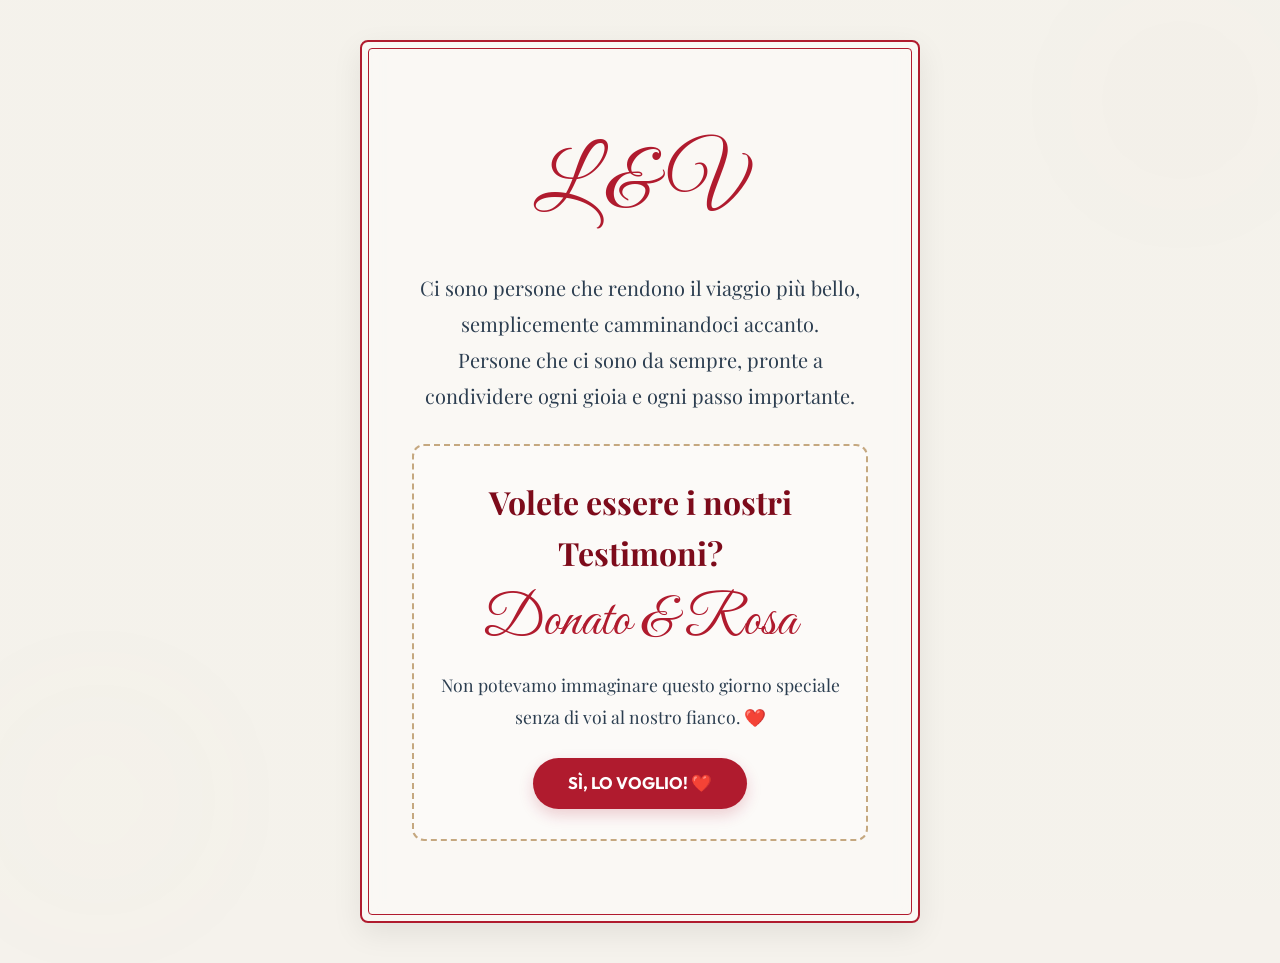
==== testimone/index.html @ 4af3e7cf "feat: Add surprise witness page at /testimone" ====
<!DOCTYPE html>
<html lang="it">
<head>
  <meta charset="UTF-8">
  <meta name="viewport" content="width=device-width, initial-scale=1.0">
  <title>Una Sorpresa per Voi | L & V</title>
  <link rel="stylesheet" href="../style.css">
  <link href="https://fonts.googleapis.com/css2?family=Outfit:wght@300;400;600;700&family=Playfair+Display:ital,wght@0,400;0,700;1,400&family=Great+Vibes&display=swap" rel="stylesheet">
  <style>
    .surprise-card {
      text-align: center;
      padding: 40px 20px;
      animation: fadeInUp 1.5s ease-out;
    }
    .surprise-title {
      font-family: var(--font-cursive);
      font-size: 5rem;
      color: var(--red-primary);
      margin-bottom: 20px;
    }
    .surprise-text {
      font-family: var(--font-serif);
      font-size: 1.25rem;
      line-height: 1.8;
      color: var(--text-primary);
      margin-bottom: 25px;
    }
    .reveal-box {
      border: 2px dashed var(--gold-accent);
      padding: 30px 20px;
      border-radius: 12px;
      background: rgba(255, 255, 255, 0.4);
      margin-top: 30px;
    }
    .question-title {
      font-family: var(--font-serif);
      font-size: 2rem;
      color: var(--red-dark);
      font-weight: bold;
      margin-bottom: 15px;
    }
    .names-highlight {
      font-family: var(--font-cursive);
      font-size: 3.5rem;
      color: var(--red-primary);
      margin-bottom: 20px;
      line-height: 1;
    }
    .btn-yes {
      display: inline-block;
      background: var(--red-primary);
      color: white;
      padding: 12px 35px;
      border-radius: 30px;
      font-family: var(--font-sans);
      font-weight: 700;
      font-size: 1.05rem;
      text-decoration: none;
      box-shadow: 0 6px 15px rgba(176, 27, 46, 0.2);
      transition: var(--transition-smooth);
      border: none;
      cursor: pointer;
    }
    .btn-yes:hover {
      background: var(--red-dark);
      transform: translateY(-3px);
      box-shadow: 0 8px 25px rgba(176, 27, 46, 0.35);
      color: white;
    }
    @keyframes fadeInUp {
      from {
        opacity: 0;
        transform: translateY(20px);
      }
      to {
        opacity: 1;
        transform: translateY(0);
      }
    }
  </style>
</head>
<body>
  <!-- Ambient background shapes same as main page -->
  <div class="decor-shape shape-1"></div>
  <div class="decor-shape shape-2"></div>

  <div class="app-container" style="max-width: 600px; padding: 20px;">
    <div class="physical-card-wrap">
      <div class="surprise-card">
        <div class="surprise-title">L & V</div>
        
        <p class="surprise-text">
          Ci sono persone che rendono il viaggio più bello, semplicemente camminandoci accanto.<br>
          Persone che ci sono da sempre, pronte a condividere ogni gioia e ogni passo importante.
        </p>

        <div class="reveal-box">
          <h2 class="question-title">Volete essere i nostri Testimoni?</h2>
          <div class="names-highlight">Donato &amp; Rosa</div>
          <p class="surprise-text" style="font-size: 1.1rem; margin-bottom: 25px;">
            Non potevamo immaginare questo giorno speciale senza di voi al nostro fianco. ❤️
          </p>
          <a href="https://api.whatsapp.com/send?phone=+393295658561&text=SI%20LO%20VOGLIO!%20%E2%9D%A4%EF%B8%8F%20Saremo%20i%20vostri%20testimoni!" target="_blank" class="btn-yes">SÌ, LO VOGLIO! ❤️</a>
        </div>
      </div>
    </div>
  </div>
</body>
</html>
---- style.css ----
/* ==========================================================================
   DESIGN SYSTEM - LUCIANO & VINCENZA'S WEDDING INVITATION
   Elegant Crimson Red, Soft Gold & Clean White Theme (Christmas Wedding)
   ========================================================================== */

:root {
  /* Colors */
  --bg-color: #FDFCFA;         /* Clean Soft White / Silk */
  --card-bg: rgba(255, 255, 255, 0.58); /* Solid premium card background */
  --red-primary: #B01B2E;      /* Crimson Red from the card */
  --red-dark: #7D0B1B;         /* Deep Wine/Burgundy Red */
  --red-light: #E6B5BA;        /* Soft Rosy Accent */
  --gold-accent: #C5A880;      /* Champagne Gold Accent */
  --text-primary: #2C3E50;     /* Slate Dark Blue-Gray */
  --text-secondary: #5D6D7E;   /* Medium Gray */
  --text-light: #FDFCFA;       /* White text for buttons */
  --success-color: #27AE60;
  --whatsapp-color: #25D366;
  
  /* Typography */
  --font-serif: 'Playfair Display', Georgia, serif;
  --font-cursive: 'Snell Roundhand', 'Great Vibes', cursive;
  --font-sans: 'Outfit', -apple-system, BlinkMacSystemFont, sans-serif;
  
  /* Layout */
  --max-width: 680px;
  --border-radius: 16px;
  --transition-smooth: all 0.35s cubic-bezier(0.16, 1, 0.3, 1);
}

/* Base Styles */
* {
  box-sizing: border-box;
  margin: 0;
  padding: 0;
}

html {
  scroll-behavior: smooth;
}

body {
  background-color: #F5F2EC;
  color: var(--text-primary);
  font-family: var(--font-sans);
  line-height: 1.6;
  min-height: 100vh;
  padding: 20px 10px;
  display: flex;
  justify-content: center;
  align-items: center;
  position: relative;
}

body::before {
  content: '';
  position: fixed;
  top: 0;
  left: 0;
  right: 0;
  bottom: 0;
  background-image: linear-gradient(rgba(245, 242, 236, 0.45), rgba(245, 242, 236, 0.45)), url('assets/hero.png');
  background-size: cover;
  background-position: center;
  background-attachment: fixed;
  background-repeat: no-repeat;
  z-index: -3;
  pointer-events: none;
}

/* Background Ambient Blur */
.decor-shape {
  position: fixed;
  border-radius: 50%;
  filter: blur(100px);
  z-index: -2;
  pointer-events: none;
  opacity: 0.4;
}
.shape-1 {
  width: 300px;
  height: 300px;
  background: radial-gradient(circle, rgba(176, 27, 46, 0.08) 0%, rgba(176, 27, 46, 0) 70%);
  top: -50px;
  right: -50px;
}
.shape-2 {
  width: 300px;
  height: 300px;
  background: radial-gradient(circle, rgba(197, 168, 128, 0.1) 0%, rgba(197, 168, 128, 0) 70%);
  bottom: -50px;
  left: -50px;
}

/* Floating Flower Animations */
.floating-flower {
  position: fixed;
  color: var(--red-primary);
  opacity: 0.15;
  z-index: -1;
  pointer-events: none;
  width: 120px;
  height: 120px;
}
.flower-top-left {
  top: 10%;
  left: 5%;
  animation: rotateSlow 25s linear infinite;
}
.flower-bottom-right {
  bottom: 10%;
  right: 5%;
  animation: rotateSlow 30s linear infinite reverse;
}
@keyframes rotateSlow {
  from { transform: rotate(0deg); }
  to { transform: rotate(360deg); }
}

/* Language Switcher */
.lang-switcher {
  position: absolute;
  top: 20px;
  right: 20px;
  z-index: 100;
}
.lang-button {
  background: white;
  border: 1px solid var(--red-light);
  padding: 6px 12px;
  border-radius: 20px;
  cursor: pointer;
  display: flex;
  align-items: center;
  gap: 6px;
  font-family: var(--font-sans);
  font-weight: 600;
  color: var(--red-primary);
  box-shadow: 0 4px 10px rgba(0,0,0,0.05);
  transition: var(--transition-smooth);
}
.lang-button:hover {
  transform: translateY(-2px);
  border-color: var(--red-primary);
}

/* Main Container */
.app-container {
  width: 100%;
  max-width: var(--max-width);
  z-index: 1;
}

/* Physical Card Wrap Style matching the images */
.physical-card-wrap {
  background: rgba(253, 252, 250, 0.58);
  backdrop-filter: blur(10px);
  -webkit-backdrop-filter: blur(10px);
  border: 2px solid var(--red-primary);
  border-radius: 8px;
  padding: 40px 30px;
  position: relative;
  box-shadow: 0 10px 30px rgba(0, 0, 0, 0.08);
}
/* Inner thin border */
.physical-card-wrap::before {
  content: '';
  position: absolute;
  top: 6px;
  left: 6px;
  right: 6px;
  bottom: 6px;
  border: 1px solid var(--red-primary);
  pointer-events: none;
  border-radius: 4px;
}

/* Hero Section */
.hero-section {
  text-align: center;
  padding-bottom: 40px;
  border-bottom: 1px dashed var(--red-light);
  margin-bottom: 40px;
}

.monogram-logo {
  font-family: var(--font-cursive);
  font-size: 5rem;
  color: var(--red-primary);
  line-height: 1;
  margin-bottom: 20px;
  animation: fadeIn 1.5s ease-out;
  display: flex;
  justify-content: center;
  align-items: center;
  gap: 0.15em;
}
.monogram-logo .ampersand {
  font-size: 0.85em; /* Rende la ampersand leggermente più piccola per eleganza */
}
.monogram-logo .letter-v {
  margin-left: -0.04em; /* Compensazione minima per l'inclinazione della V */
}

.celebrant-names-grid {
  display: flex;
  justify-content: center;
  align-items: center;
  gap: 15px;
  margin-bottom: 15px;
}
.celebrant-name-item {
  display: flex;
  flex-direction: column;
}
.celebrant-name-item .first-name {
  font-family: var(--font-serif);
  font-size: 1.8rem;
  font-weight: 700;
  color: var(--red-primary);
}
.celebrant-name-item .last-name {
  font-family: var(--font-serif);
  font-size: 1.4rem;
  color: var(--text-primary);
  margin-top: -5px;
}
.heart-divider-wrap {
  color: var(--red-primary);
  font-size: 1.5rem;
  animation: heartbeat 2s infinite;
}
@keyframes heartbeat {
  0% { transform: scale(1); }
  50% { transform: scale(1.15); }
  100% { transform: scale(1); }
}

.announcement-text {
  font-family: var(--font-serif);
  font-style: italic;
  font-size: 1.1rem;
  color: var(--text-secondary);
  margin: 15px 0 25px;
}

.wedding-date-badge {
  margin-bottom: 30px;
}
.wedding-date-badge .day-name {
  font-family: var(--font-sans);
  font-weight: 600;
  letter-spacing: 4px;
  color: var(--text-secondary);
  font-size: 0.9rem;
}
.wedding-date-badge .date-numbers {
  font-family: var(--font-serif);
  font-size: 2.2rem;
  color: var(--red-primary);
  font-weight: 700;
  margin: 5px 0;
}
.wedding-date-badge .time-number {
  font-family: var(--font-serif);
  font-size: 1.3rem;
  color: var(--text-primary);
}

/* Countdown */
.countdown-container {
  display: flex;
  justify-content: center;
  gap: 15px;
  margin-bottom: 30px;
}
.countdown-card {
  background: #FFFDFB;
  border: 1px solid var(--red-light);
  padding: 10px;
  min-width: 75px;
  border-radius: 8px;
  box-shadow: 0 4px 10px rgba(176, 27, 46, 0.05);
}
.countdown-val {
  display: block;
  font-family: var(--font-sans);
  font-size: 1.6rem;
  font-weight: 700;
  color: var(--red-primary);
}
.countdown-lbl {
  font-size: 0.75rem;
  color: var(--text-secondary);
  text-transform: uppercase;
}

/* Buttons */
.cta-button {
  display: inline-block;
  background: var(--red-primary);
  color: white;
  padding: 12px 32px;
  border-radius: 25px;
  text-decoration: none;
  font-family: var(--font-sans);
  font-weight: 600;
  box-shadow: 0 4px 15px rgba(176, 27, 46, 0.3);
  transition: var(--transition-smooth);
}
.cta-button:hover {
  background: var(--red-dark);
  transform: translateY(-2px);
  box-shadow: 0 6px 20px rgba(176, 27, 46, 0.4);
}

/* Sections */
.details-section, .rsvp-section, .contacts-section {
  margin-bottom: 40px;
}
.section-title {
  font-family: var(--font-serif);
  font-size: 1.8rem;
  color: var(--red-primary);
  text-align: center;
  margin-bottom: 25px;
  position: relative;
}
.section-title::after {
  content: '♥';
  display: block;
  font-size: 0.8rem;
  color: var(--red-light);
  margin-top: 5px;
}

.details-grid {
  display: flex;
  flex-direction: column;
  gap: 20px;
}
.detail-card {
  background: var(--card-bg);
  border: 1px solid var(--card-border);
  border-radius: 12px;
  padding: 24px;
  text-align: center;
  transition: var(--transition-smooth);
}
.detail-card:hover {
  transform: translateY(-4px);
  box-shadow: 0 8px 25px rgba(176, 27, 46, 0.06);
}
.card-icon {
  font-size: 2.2rem;
  margin-bottom: 12px;
}
.location-title {
  font-family: var(--font-serif);
  font-size: 1.2rem;
  font-weight: 700;
  color: var(--red-primary);
  margin-top: 10px;
}
.detail-sub {
  font-size: 0.95rem;
  color: var(--text-secondary);
  margin-bottom: 10px;
}
.funny-note {
  font-style: italic;
  color: var(--red-primary);
  font-size: 0.95rem;
  border-top: 1px dashed var(--red-light);
  padding-top: 10px;
  margin-top: 10px;
}
.mission-text {
  font-size: 0.9rem;
  color: var(--text-primary);
  border-top: 1px dashed var(--red-light);
  padding-top: 10px;
  margin-top: 10px;
}
.map-link {
  display: inline-block;
  margin-top: 15px;
  color: var(--red-primary);
  font-weight: 600;
  text-decoration: none;
  font-size: 0.9rem;
  border-bottom: 1px solid var(--red-primary);
  transition: var(--transition-smooth);
}
.map-link:hover {
  color: var(--red-dark);
  border-color: var(--red-dark);
}

/* RSVP Form */
.rsvp-card {
  background: var(--card-bg);
  border: 2px solid var(--red-light);
  border-radius: 12px;
  padding: 30px 20px;
}
.card-title {
  font-family: var(--font-serif);
  font-size: 1.6rem;
  color: var(--red-primary);
  text-align: center;
  margin-bottom: 10px;
}
.card-subtitle {
  text-align: center;
  font-size: 0.95rem;
  color: var(--text-secondary);
  margin-bottom: 25px;
}
.rsvp-form .form-group {
  margin-bottom: 20px;
}
.rsvp-form label {
  display: block;
  font-weight: 600;
  margin-bottom: 8px;
  font-size: 0.9rem;
}
.rsvp-form input[type="text"],
.rsvp-form input[type="number"],
.rsvp-form select,
.rsvp-form textarea {
  width: 100%;
  padding: 12px;
  border: 1px solid var(--red-light);
  border-radius: 8px;
  font-family: var(--font-sans);
  font-size: 0.95rem;
  background: #FFFDFB;
  color: var(--text-primary);
  transition: var(--transition-smooth);
}
.rsvp-form input:focus,
.rsvp-form select:focus,
.rsvp-form textarea:focus {
  outline: none;
  border-color: var(--red-primary);
  box-shadow: 0 0 8px rgba(176, 27, 46, 0.15);
}
.form-row {
  display: grid;
  grid-template-columns: 1fr 1fr;
  gap: 15px;
}
.radio-group {
  display: flex;
  gap: 20px;
  margin-top: 5px;
}
.radio-label {
  display: flex;
  align-items: center;
  gap: 8px;
  cursor: pointer;
  font-weight: 400 !important;
}
.submit-button {
  width: 100%;
  background: var(--red-primary);
  color: white;
  border: none;
  padding: 14px;
  border-radius: 8px;
  font-size: 1rem;
  font-weight: 600;
  cursor: pointer;
  box-shadow: 0 4px 10px rgba(176, 27, 46, 0.2);
  transition: var(--transition-smooth);
}
.submit-button:hover {
  background: var(--red-dark);
}

/* RSVP Success */
.rsvp-success {
  text-align: center;
  padding: 20px 0;
}
.success-icon {
  font-size: 3rem;
  margin-bottom: 15px;
}
.success-actions {
  display: flex;
  flex-direction: column;
  gap: 10px;
  margin-top: 25px;
}
.whatsapp-button {
  background: var(--whatsapp-color);
  color: white;
  border: none;
  padding: 12px;
  border-radius: 8px;
  font-weight: 600;
  cursor: pointer;
  display: flex;
  align-items: center;
  justify-content: center;
  gap: 8px;
  transition: var(--transition-smooth);
}
.whatsapp-button:hover {
  background: #1ebe57;
}
.text-button {
  background: none;
  border: none;
  color: var(--text-secondary);
  text-decoration: underline;
  cursor: pointer;
  font-size: 0.9rem;
}

/* Contacts */
.contacts-grid {
  display: grid;
  grid-template-columns: 1fr 1fr;
  gap: 15px;
}
.contact-card {
  text-align: center;
  padding: 20px;
}
.contact-card h4 {
  font-family: var(--font-serif);
  color: var(--red-primary);
  font-size: 1.1rem;
  margin-bottom: 8px;
}
.phone-link {
  color: var(--text-primary);
  text-decoration: none;
  font-size: 0.9rem;
  transition: var(--transition-smooth);
}
.phone-link:hover {
  color: var(--red-primary);
}

/* Footer */
.app-footer {
  text-align: center;
  border-top: 1px dashed var(--red-light);
  padding-top: 30px;
  margin-top: 30px;
}
.app-footer p {
  font-size: 0.9rem;
  color: var(--text-secondary);
}
.footer-note {
  font-size: 0.75rem !important;
  color: var(--red-light) !important;
  margin-top: 5px;
}

.hidden {
  display: none !important;
}

/* Stories Section */
.stories-section {
  margin-bottom: 40px;
  border-top: 1px dashed var(--red-light);
  padding-top: 40px;
}
.stories-card {
  padding: 30px 20px !important;
}
.stories-tabs {
  display: flex;
  justify-content: center;
  flex-wrap: wrap;
  gap: 8px;
  margin-bottom: 25px;
  border-bottom: 1px solid var(--red-light);
  padding-bottom: 15px;
}
.tab-btn {
  background: none;
  border: 1px solid transparent;
  padding: 8px 16px;
  font-family: var(--font-sans);
  font-weight: 600;
  font-size: 0.9rem;
  color: var(--text-secondary);
  cursor: pointer;
  border-radius: 20px;
  transition: var(--transition-smooth);
}
.tab-btn:hover {
  color: var(--red-primary);
  background: rgba(176, 27, 46, 0.05);
}
.tab-btn.active {
  background: var(--red-primary);
  color: white;
  border-color: var(--red-primary);
  box-shadow: 0 4px 10px rgba(176, 27, 46, 0.15);
}
.stories-content {
  position: relative;
  min-height: 120px;
}
.tab-content {
  display: none;
  font-size: 0.95rem;
  line-height: 1.7;
  color: var(--text-primary);
  animation: fadeIn 0.4s ease-out;
}
.tab-content.active {
  display: block;
}
.tab-content p {
  margin-bottom: 12px;
}
.tab-content p:last-child {
  margin-bottom: 0;
}

/* Scatti Section */
.scatti-section {
  margin-bottom: 40px;
}
.scatti-card {
  text-align: center;
  padding: 30px 20px !important;
}
.scatti-intro {
  font-size: 0.95rem;
  line-height: 1.7;
  color: var(--text-primary);
  margin-bottom: 25px;
}
.scatti-polaroid-container {
  display: flex;
  justify-content: center;
  gap: 20px;
  margin: 30px 0;
}
.polaroid {
  background: white;
  padding: 8px 8px 24px 8px;
  box-shadow: 0 8px 20px rgba(0,0,0,0.1);
  border-radius: 4px;
  width: 120px;
  transition: var(--transition-smooth);
}
.polaroid img {
  width: 100%;
  height: 100px;
  object-fit: cover;
  border: 1px solid #eee;
}
.polaroid-1 {
  transform: rotate(-6deg);
}
.polaroid-2 {
  transform: rotate(6deg);
}
.polaroid:hover {
  transform: scale(1.1) rotate(0deg);
  z-index: 10;
}
.cta-button {
  display: inline-block;
  background: var(--red-primary);
  color: white;
  padding: 12px 28px;
  border-radius: 30px;
  font-family: var(--font-sans);
  font-weight: 700;
  font-size: 0.95rem;
  text-decoration: none;
  box-shadow: 0 6px 15px rgba(176, 27, 46, 0.15);
  transition: var(--transition-smooth);
  border: none;
  cursor: pointer;
}
.cta-button:hover {
  background: var(--red-dark);
  transform: translateY(-2px);
  box-shadow: 0 8px 20px rgba(176, 27, 46, 0.25);
  color: white;
}

/* Responsive */
@media (max-width: 600px) {
  .physical-card-wrap {
    padding: 30px 15px;
  }
  .celebrant-names-grid {
    flex-direction: column;
    gap: 5px;
  }
  .celebrant-name-item .first-name {
    font-size: 1.6rem;
  }
  .celebrant-name-item .last-name {
    font-size: 1.2rem;
  }
  .form-row {
    grid-template-columns: 1fr;
  }
  .contacts-grid {
    grid-template-columns: 1fr;
  }
}
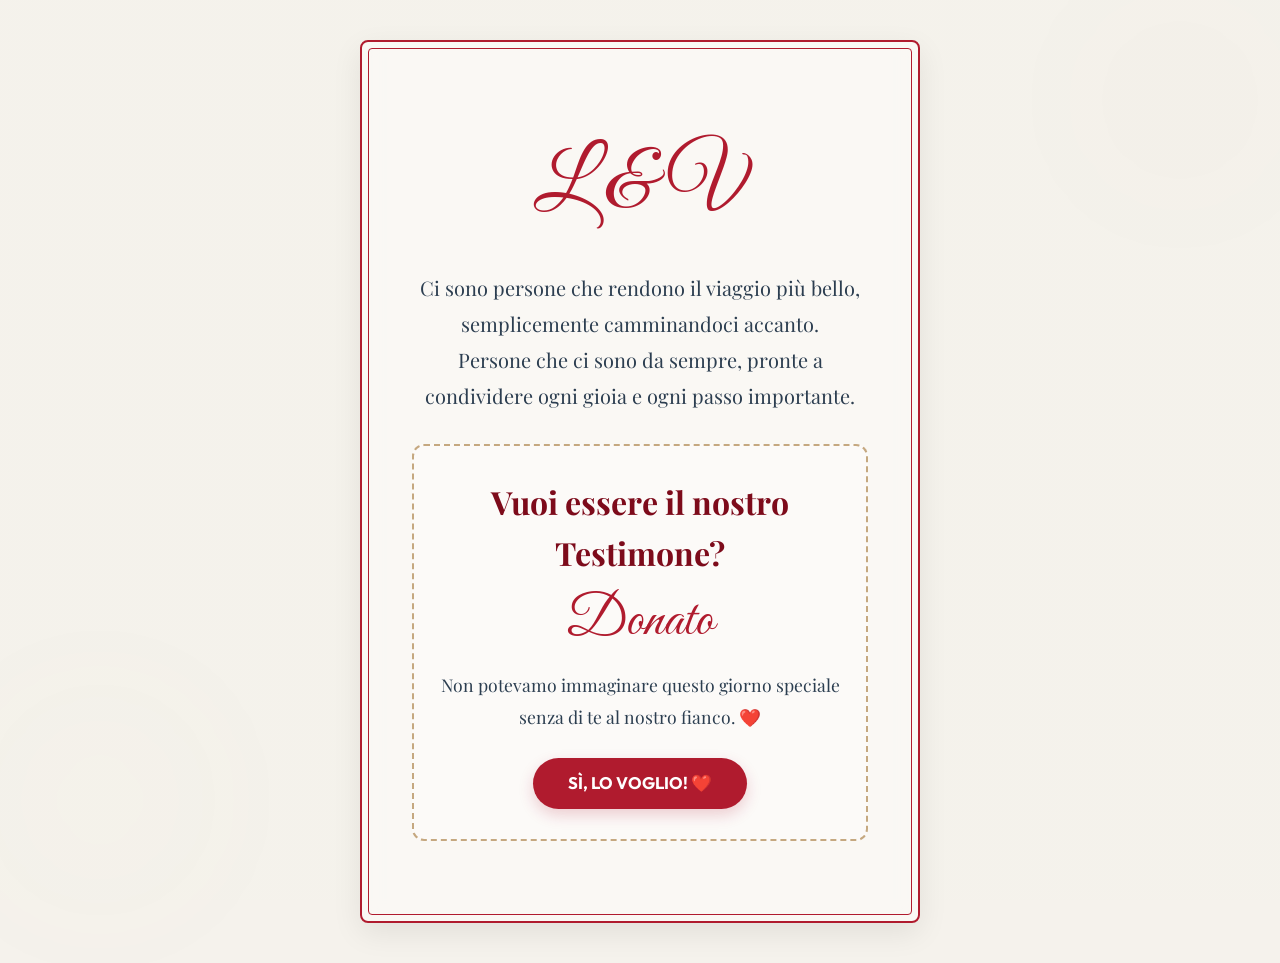
==== commit 347e0866: "fix: Customize witness page specifically for Donato in singular" ====
--- a/testimone/index.html
+++ b/testimone/index.html
@@ -95,12 +95,12 @@
         </p>
 
         <div class="reveal-box">
-          <h2 class="question-title">Volete essere i nostri Testimoni?</h2>
-          <div class="names-highlight">Donato &amp; Rosa</div>
+          <h2 class="question-title">Vuoi essere il nostro Testimone?</h2>
+          <div class="names-highlight">Donato</div>
           <p class="surprise-text" style="font-size: 1.1rem; margin-bottom: 25px;">
-            Non potevamo immaginare questo giorno speciale senza di voi al nostro fianco. ❤️
+            Non potevamo immaginare questo giorno speciale senza di te al nostro fianco. ❤️
           </p>
-          <a href="https://api.whatsapp.com/send?phone=+393295658561&text=SI%20LO%20VOGLIO!%20%E2%9D%A4%EF%B8%8F%20Saremo%20i%20vostri%20testimoni!" target="_blank" class="btn-yes">SÌ, LO VOGLIO! ❤️</a>
+          <a href="https://api.whatsapp.com/send?phone=+393295658461&text=SI%20LO%20VOGLIO!%20%E2%9D%A4%EF%B8%8F%20Sar%C3%B2%20il%20vostro%20testimone!" target="_blank" class="btn-yes">SÌ, LO VOGLIO! ❤️</a>
         </div>
       </div>
     </div>
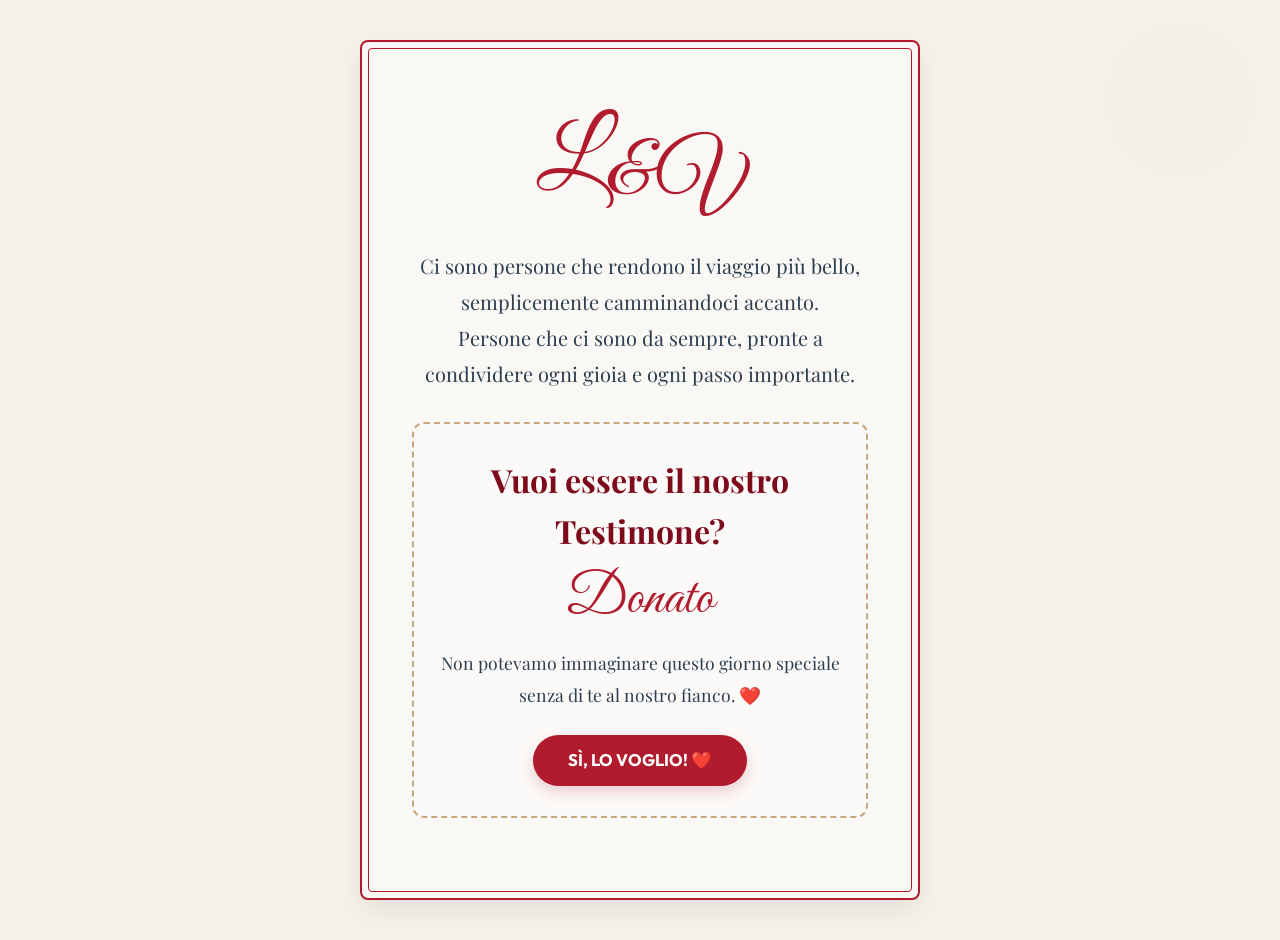
==== commit 7c267e3a: "feat: Sync monogram styling on surprise witness page" ====
--- a/testimone/index.html
+++ b/testimone/index.html
@@ -87,7 +87,7 @@
   <div class="app-container" style="max-width: 600px; padding: 20px;">
     <div class="physical-card-wrap">
       <div class="surprise-card">
-        <div class="surprise-title">L & V</div>
+        <div class="monogram-logo"><span class="letter-l">L</span><span class="ampersand">&amp;</span><span class="letter-v">V</span></div>
         
         <p class="surprise-text">
           Ci sono persone che rendono il viaggio più bello, semplicemente camminandoci accanto.<br>
--- a/style.css
+++ b/style.css
@@ -185,21 +185,25 @@
 
 .monogram-logo {
   font-family: var(--font-cursive);
-  font-size: 5rem;
-  color: var(--red-primary);
-  line-height: 1;
+  font-size: 5.5rem;
+  color: var(--red-primary);
+  line-height: 1.2;
   margin-bottom: 20px;
   animation: fadeIn 1.5s ease-out;
   display: flex;
   justify-content: center;
   align-items: center;
-  gap: 0.15em;
+}
+.monogram-logo .letter-l {
+  transform: translateY(-0.16em);
+  margin-right: 0.08em;
 }
 .monogram-logo .ampersand {
-  font-size: 0.85em; /* Rende la ampersand leggermente più piccola per eleganza */
+  font-size: 0.85em;
+  margin-right: 0.05em;
 }
 .monogram-logo .letter-v {
-  margin-left: -0.04em; /* Compensazione minima per l'inclinazione della V */
+  transform: translateY(0.16em);
 }
 
 .celebrant-names-grid {
@@ -317,6 +321,9 @@
 /* Sections */
 .details-section, .rsvp-section, .contacts-section {
   margin-bottom: 40px;
+}
+.details-section {
+  margin-bottom: 60px; /* Spazio extra prima del divisore tratteggiato delle storie */
 }
 .section-title {
   font-family: var(--font-serif);
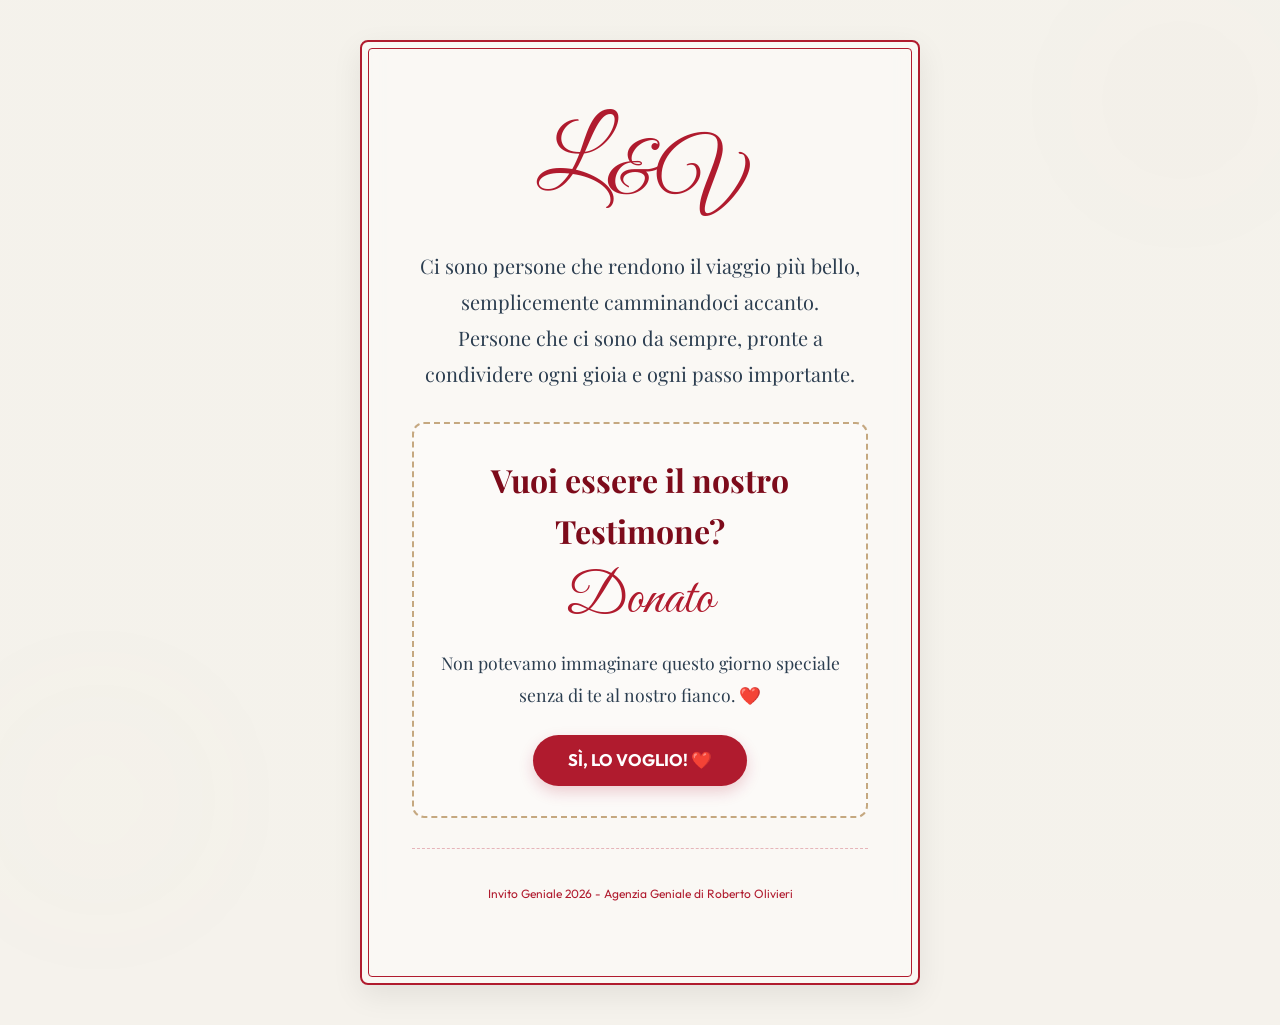
==== commit b21e9ab8: "style: Color footer note with crimson red and add footer to witness page" ====
--- a/testimone/index.html
+++ b/testimone/index.html
@@ -102,6 +102,11 @@
           </p>
           <a href="https://api.whatsapp.com/send?phone=+393295658461&text=SI%20LO%20VOGLIO!%20%E2%9D%A4%EF%B8%8F%20Sar%C3%B2%20il%20vostro%20testimone!" target="_blank" class="btn-yes">SÌ, LO VOGLIO! ❤️</a>
         </div>
+
+        <!-- Footer -->
+        <footer class="app-footer">
+          <p class="footer-note">Invito Geniale 2026 - Agenzia Geniale di Roberto Olivieri</p>
+        </footer>
       </div>
     </div>
   </div>
--- a/style.css
+++ b/style.css
@@ -568,7 +568,7 @@
 }
 .footer-note {
   font-size: 0.75rem !important;
-  color: var(--red-light) !important;
+  color: var(--red-primary) !important;
   margin-top: 5px;
 }
 
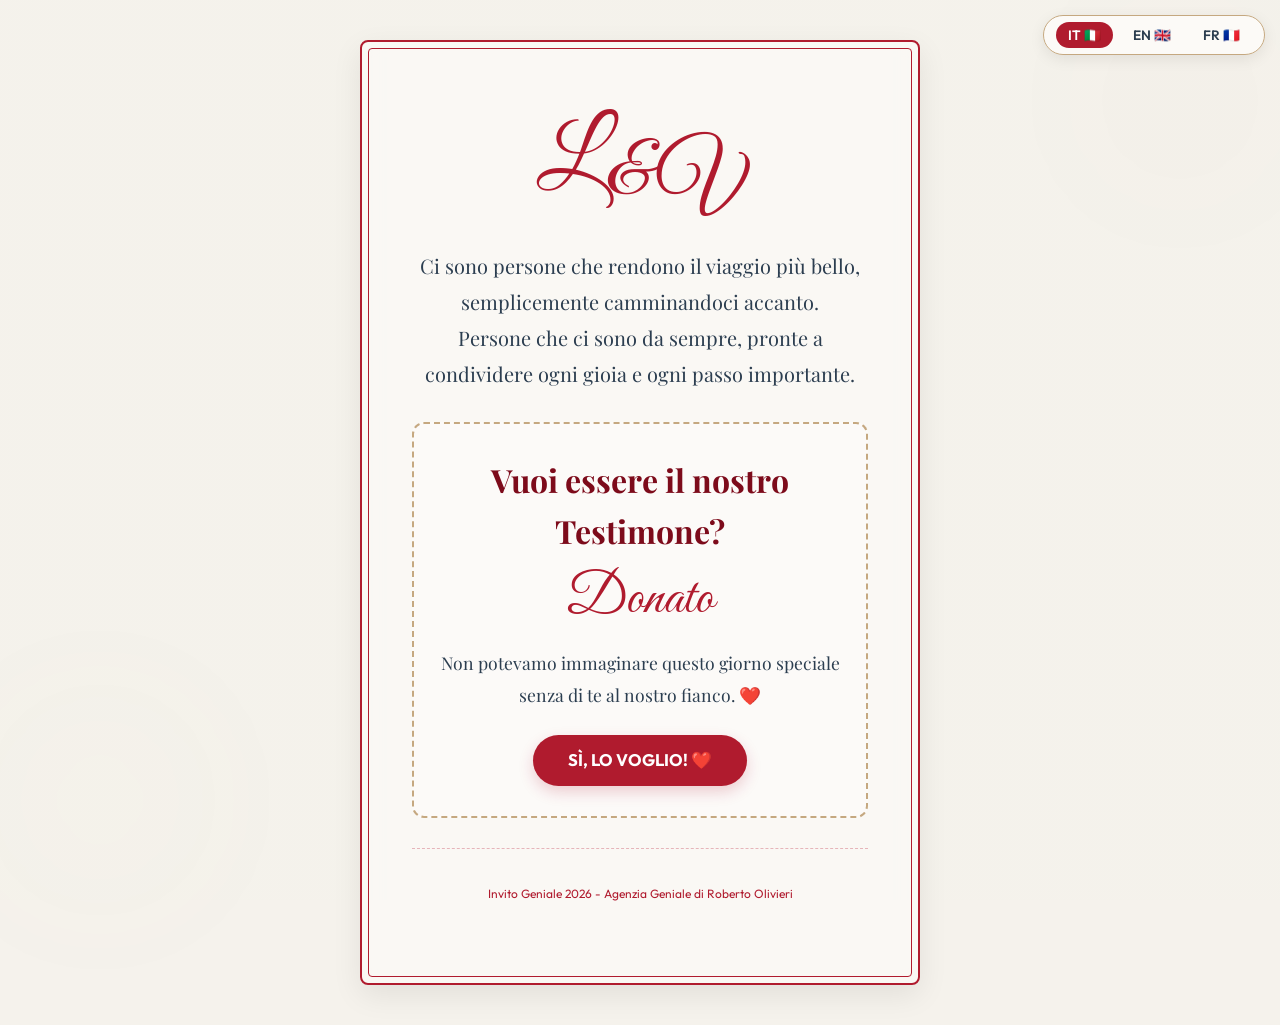
==== commit 47e7ef65: "feat: Add floating language switcher in top-right supporting IT, EN, FR" ====
--- a/testimone/index.html
+++ b/testimone/index.html
@@ -80,6 +80,13 @@
   </style>
 </head>
 <body>
+  <!-- Floating Language Selector -->
+  <div class="language-selector-container">
+    <button class="lang-btn active" data-lang="it">IT 🇮🇹</button>
+    <button class="lang-btn" data-lang="en">EN 🇬🇧</button>
+    <button class="lang-btn" data-lang="fr">FR 🇫🇷</button>
+  </div>
+
   <!-- Ambient background shapes same as main page -->
   <div class="decor-shape shape-1"></div>
   <div class="decor-shape shape-2"></div>
@@ -89,18 +96,18 @@
       <div class="surprise-card">
         <div class="monogram-logo"><span class="letter-l">L</span><span class="ampersand">&amp;</span><span class="letter-v">V</span></div>
         
-        <p class="surprise-text">
+        <p class="surprise-text" id="surprise-desc">
           Ci sono persone che rendono il viaggio più bello, semplicemente camminandoci accanto.<br>
           Persone che ci sono da sempre, pronte a condividere ogni gioia e ogni passo importante.
         </p>
 
         <div class="reveal-box">
-          <h2 class="question-title">Vuoi essere il nostro Testimone?</h2>
+          <h2 class="question-title" id="surprise-question">Vuoi essere il nostro Testimone?</h2>
           <div class="names-highlight">Donato</div>
-          <p class="surprise-text" style="font-size: 1.1rem; margin-bottom: 25px;">
+          <p class="surprise-text" id="surprise-sub" style="font-size: 1.1rem; margin-bottom: 25px;">
             Non potevamo immaginare questo giorno speciale senza di te al nostro fianco. ❤️
           </p>
-          <a href="https://api.whatsapp.com/send?phone=+393295658461&text=SI%20LO%20VOGLIO!%20%E2%9D%A4%EF%B8%8F%20Sar%C3%B2%20il%20vostro%20testimone!" target="_blank" class="btn-yes">SÌ, LO VOGLIO! ❤️</a>
+          <a href="https://api.whatsapp.com/send?phone=+393295658461&text=SI%20LO%20VOGLIO!%20%E2%9D%A4%EF%B8%8F%20Sar%C3%B2%20il%20vostro%20testimone!" target="_blank" id="surprise-btn" class="btn-yes">SÌ, LO VOGLIO! ❤️</a>
         </div>
 
         <!-- Footer -->
@@ -110,5 +117,45 @@
       </div>
     </div>
   </div>
+
+  <script>
+    const TRANSLATIONS = {
+      it: {
+        title: "Una Sorpresa per Voi | L & V",
+        text1: "Ci sono persone che rendono il viaggio più bello, semplicemente camminandoci accanto.<br>Persone che ci sono da sempre, pronte a condividere ogni gioia e ogni passo importante.",
+        question: "Vuoi essere il nostro Testimone?",
+        sub: "Non potevamo immaginare questo giorno speciale senza di te al nostro fianco. ❤️",
+        btn: "SÌ, LO VOGLIO! ❤️"
+      },
+      en: {
+        title: "A Surprise for You | L & V",
+        text1: "There are people who make the journey more beautiful, simply by walking beside us.<br>People who have always been there, ready to share every joy and every important step.",
+        question: "Will you be our Witness?",
+        sub: "We couldn't imagine this special day without you by our side. ❤️",
+        btn: "YES, I DO! ❤️"
+      },
+      fr: {
+        title: "Une Surprise pour Vous | L & V",
+        text1: "Il y a des personnes qui rendent le voyage plus beau, simplement en marchant à nos côtés.<br>Des personnes qui ont toujours été là, prêtes à partager chaque joie et chaque étape importante.",
+        question: "Veux-tu être notre Témoin?",
+        sub: "Nous ne pouvions pas imaginer ce jour spécial sans toi à nos côtés. ❤️",
+        btn: "OUI, JE LE VEUX! ❤️"
+      }
+    };
+    
+    document.querySelectorAll('.language-selector-container .lang-btn').forEach(btn => {
+      btn.addEventListener('click', () => {
+        const lang = btn.getAttribute('data-lang');
+        document.querySelectorAll('.language-selector-container .lang-btn').forEach(b => b.classList.remove('active'));
+        btn.classList.add('active');
+        
+        document.title = TRANSLATIONS[lang].title;
+        document.getElementById('surprise-desc').innerHTML = TRANSLATIONS[lang].text1;
+        document.getElementById('surprise-question').textContent = TRANSLATIONS[lang].question;
+        document.getElementById('surprise-sub').textContent = TRANSLATIONS[lang].sub;
+        document.getElementById('surprise-btn').textContent = TRANSLATIONS[lang].btn;
+      });
+    });
+  </script>
 </body>
 </html>
--- a/style.css
+++ b/style.css
@@ -725,3 +725,39 @@
     grid-template-columns: 1fr;
   }
 }
+
+/* Floating Language Selector */
+.language-selector-container {
+  position: fixed;
+  top: 15px;
+  right: 15px;
+  z-index: 10000;
+  display: flex;
+  gap: 8px;
+  background: rgba(253, 252, 250, 0.85);
+  backdrop-filter: blur(10px);
+  padding: 6px 12px;
+  border-radius: 30px;
+  border: 1px solid var(--gold-accent);
+  box-shadow: 0 4px 15px rgba(0, 0, 0, 0.08);
+}
+.language-selector-container .lang-btn {
+  background: none;
+  border: none;
+  font-family: var(--font-sans);
+  font-weight: 600;
+  font-size: 0.85rem;
+  color: var(--text-primary);
+  cursor: pointer;
+  padding: 4px 12px;
+  border-radius: 20px;
+  transition: var(--transition-smooth);
+}
+.language-selector-container .lang-btn.active {
+  background: var(--red-primary);
+  color: white;
+}
+.language-selector-container .lang-btn:hover:not(.active) {
+  background: rgba(176, 27, 46, 0.1);
+  color: var(--red-primary);
+}
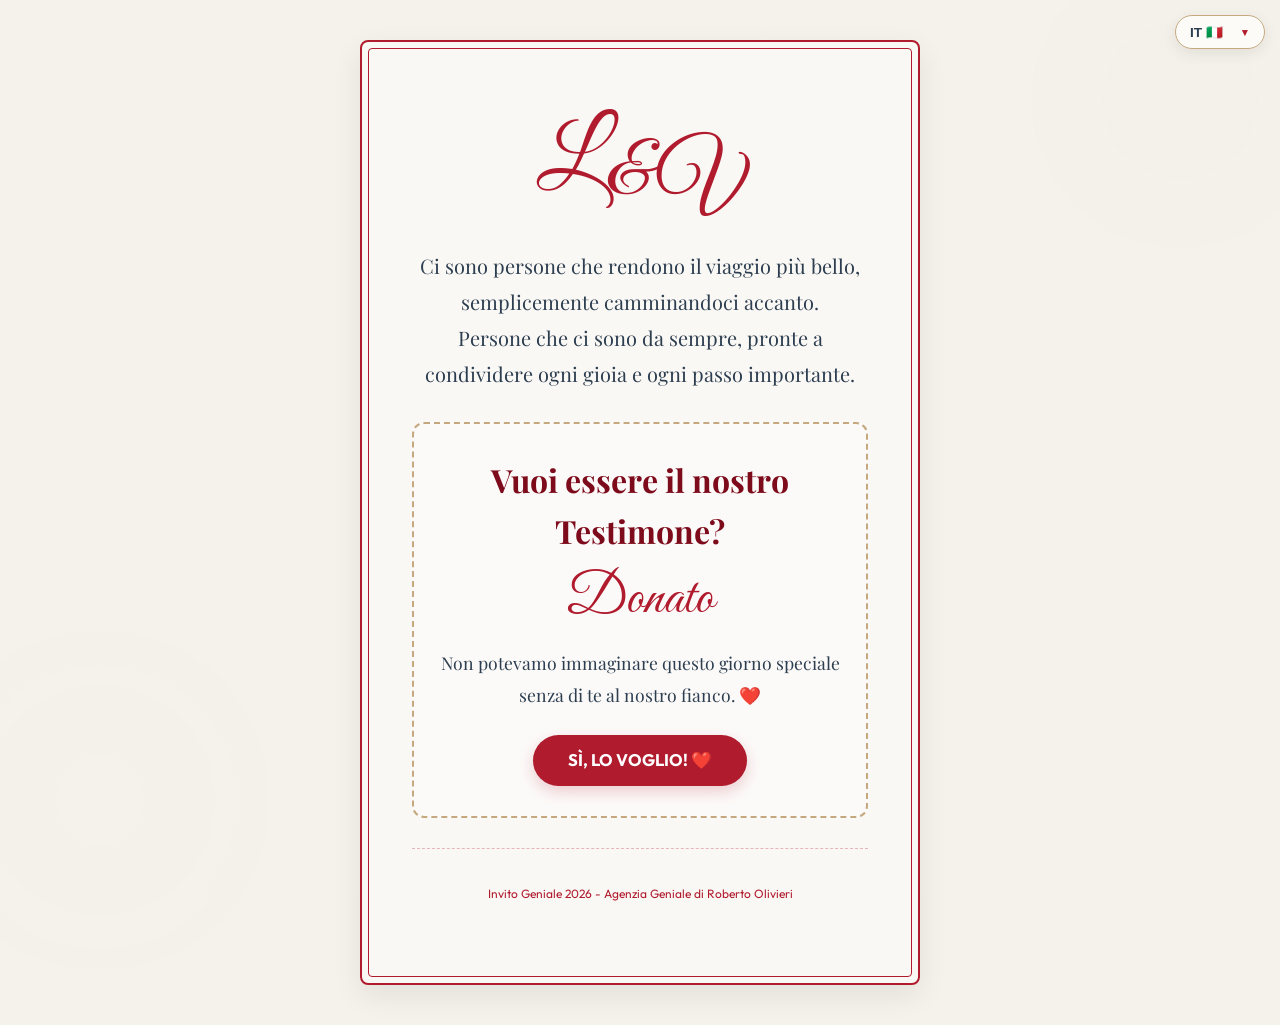
==== commit edc2ffae: "feat: Convert language selector into elegant dropdown menu" ====
--- a/testimone/index.html
+++ b/testimone/index.html
@@ -80,11 +80,17 @@
   </style>
 </head>
 <body>
-  <!-- Floating Language Selector -->
-  <div class="language-selector-container">
-    <button class="lang-btn active" data-lang="it">IT 🇮🇹</button>
-    <button class="lang-btn" data-lang="en">EN 🇬🇧</button>
-    <button class="lang-btn" data-lang="fr">FR 🇫🇷</button>
+  <!-- Floating Language Selector Dropdown -->
+  <div class="language-dropdown" id="lang-dropdown">
+    <button class="dropdown-trigger">
+      <span class="current-lang-text">IT 🇮🇹</span>
+      <span class="arrow">▼</span>
+    </button>
+    <div class="dropdown-options">
+      <button class="dropdown-opt active" data-lang="it">IT 🇮🇹</button>
+      <button class="dropdown-opt" data-lang="en">EN 🇬🇧</button>
+      <button class="dropdown-opt" data-lang="fr">FR 🇫🇷</button>
+    </div>
   </div>
 
   <!-- Ambient background shapes same as main page -->
@@ -143,18 +149,37 @@
       }
     };
     
-    document.querySelectorAll('.language-selector-container .lang-btn').forEach(btn => {
-      btn.addEventListener('click', () => {
-        const lang = btn.getAttribute('data-lang');
-        document.querySelectorAll('.language-selector-container .lang-btn').forEach(b => b.classList.remove('active'));
-        btn.classList.add('active');
+    const dropdown = document.getElementById('lang-dropdown');
+    const trigger = dropdown.querySelector('.dropdown-trigger');
+    const options = dropdown.querySelectorAll('.dropdown-opt');
+    const currentText = dropdown.querySelector('.current-lang-text');
+    
+    trigger.addEventListener('click', (e) => {
+      e.stopPropagation();
+      dropdown.classList.toggle('open');
+    });
+    
+    options.forEach(opt => {
+      opt.addEventListener('click', (e) => {
+        e.stopPropagation();
+        const lang = opt.getAttribute('data-lang');
+        currentText.innerHTML = opt.innerHTML;
+        
+        options.forEach(o => o.classList.remove('active'));
+        opt.classList.add('active');
         
         document.title = TRANSLATIONS[lang].title;
         document.getElementById('surprise-desc').innerHTML = TRANSLATIONS[lang].text1;
         document.getElementById('surprise-question').textContent = TRANSLATIONS[lang].question;
         document.getElementById('surprise-sub').textContent = TRANSLATIONS[lang].sub;
         document.getElementById('surprise-btn').textContent = TRANSLATIONS[lang].btn;
+        
+        dropdown.classList.remove('open');
       });
+    });
+    
+    document.addEventListener('click', () => {
+      dropdown.classList.remove('open');
     });
   </script>
 </body>
--- a/style.css
+++ b/style.css
@@ -726,38 +726,67 @@
   }
 }
 
-/* Floating Language Selector */
-.language-selector-container {
+/* Floating Language Dropdown */
+.language-dropdown {
   position: fixed;
   top: 15px;
   right: 15px;
   z-index: 10000;
-  display: flex;
-  gap: 8px;
-  background: rgba(253, 252, 250, 0.85);
+  font-family: var(--font-sans);
+  background: rgba(253, 252, 250, 0.9);
   backdrop-filter: blur(10px);
-  padding: 6px 12px;
-  border-radius: 30px;
   border: 1px solid var(--gold-accent);
+  border-radius: 20px;
   box-shadow: 0 4px 15px rgba(0, 0, 0, 0.08);
-}
-.language-selector-container .lang-btn {
+  overflow: hidden;
+  transition: all 0.3s ease;
+  width: 90px;
+}
+.language-dropdown .dropdown-trigger {
+  width: 100%;
   background: none;
   border: none;
-  font-family: var(--font-sans);
+  padding: 8px 14px;
   font-weight: 600;
   font-size: 0.85rem;
   color: var(--text-primary);
   cursor: pointer;
-  padding: 4px 12px;
-  border-radius: 20px;
-  transition: var(--transition-smooth);
-}
-.language-selector-container .lang-btn.active {
+  display: flex;
+  justify-content: space-between;
+  align-items: center;
+}
+.language-dropdown .dropdown-trigger .arrow {
+  font-size: 0.65rem;
+  transition: transform 0.3s ease;
+  color: var(--red-primary);
+}
+.language-dropdown.open .dropdown-trigger .arrow {
+  transform: rotate(180deg);
+}
+.language-dropdown .dropdown-options {
+  display: none;
+  flex-direction: column;
+  border-top: 1px solid rgba(212, 175, 55, 0.2);
+}
+.language-dropdown.open .dropdown-options {
+  display: flex;
+}
+.language-dropdown .dropdown-opt {
+  background: none;
+  border: none;
+  padding: 8px 14px;
+  font-weight: 600;
+  font-size: 0.85rem;
+  color: var(--text-primary);
+  cursor: pointer;
+  text-align: left;
+  transition: var(--transition-smooth);
+}
+.language-dropdown .dropdown-opt:hover {
+  background: rgba(176, 27, 46, 0.05);
+  color: var(--red-primary);
+}
+.language-dropdown .dropdown-opt.active {
   background: var(--red-primary);
   color: white;
 }
-.language-selector-container .lang-btn:hover:not(.active) {
-  background: rgba(176, 27, 46, 0.1);
-  color: var(--red-primary);
-}
